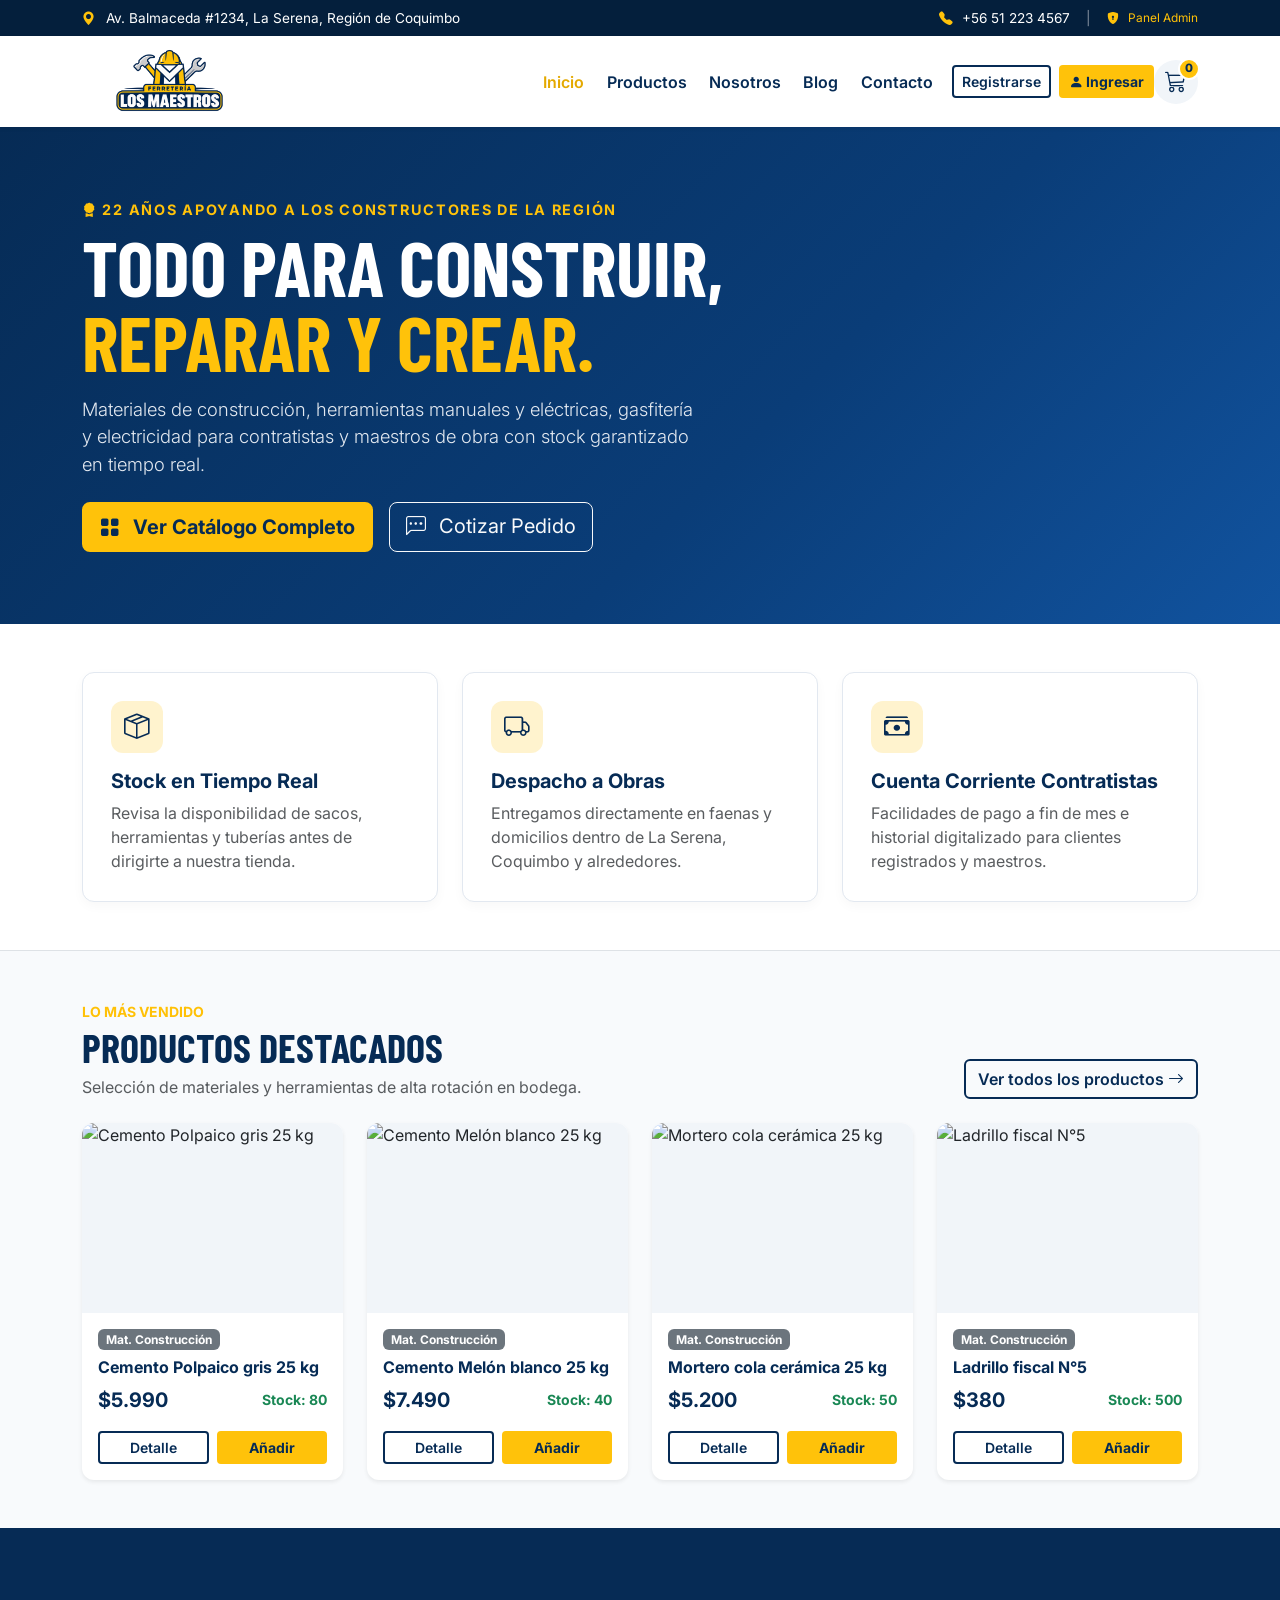
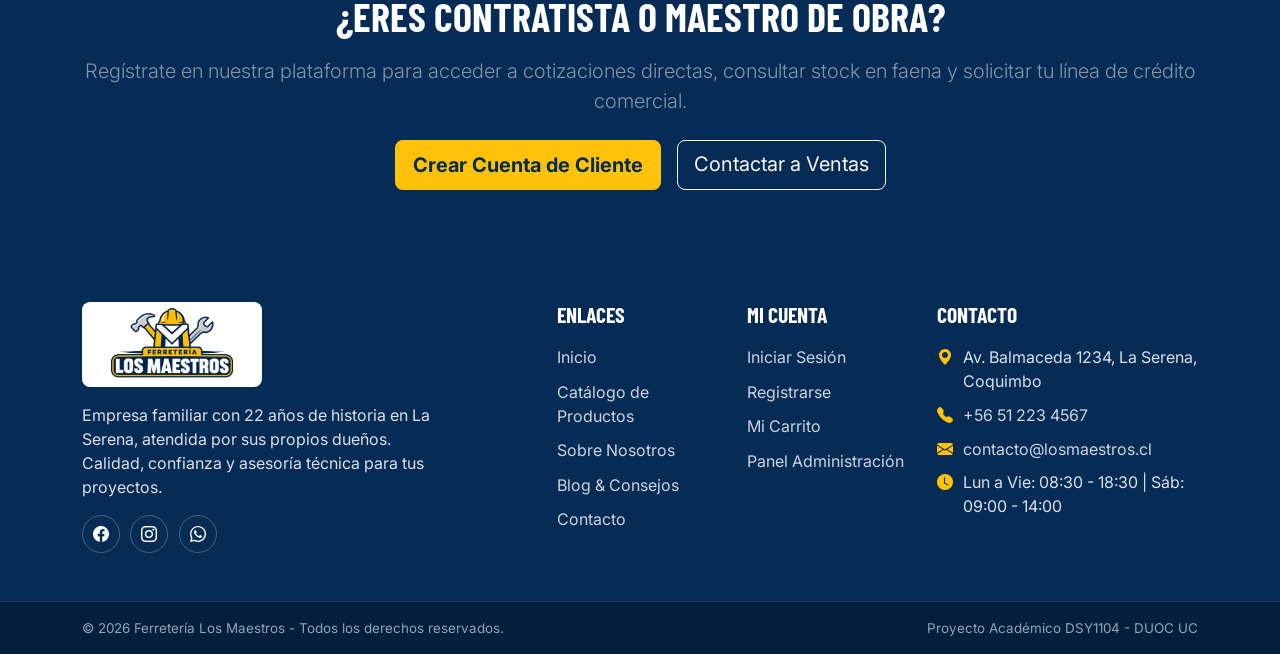
==== index.html @ 7deedc1b "feat: estructura base funcional tienda Ferreteria Los Maestros con HTML5, CSS y validaciones JS" ====
<!doctype html>
<html lang="es">

<head>
    <meta charset="UTF-8">
    <meta name="viewport" content="width=device-width, initial-scale=1.0">
    <meta name="description" content="Tienda online de Ferretería Los Maestros en La Serena. Materiales de construcción, herramientas y despacho a faenas.">
    <title>Ferretería Los Maestros | Todo para construir, reparar y crear</title>
    <link rel="preconnect" href="https://fonts.googleapis.com">
    <link rel="preconnect" href="https://fonts.gstatic.com" crossorigin>
    <link href="https://fonts.googleapis.com/css2?family=Barlow+Condensed:wght@600;700&family=Inter:wght@400;500;600;700&display=swap" rel="stylesheet">
    <link href="https://cdn.jsdelivr.net/npm/bootstrap@5.3.8/dist/css/bootstrap.min.css" rel="stylesheet">
    <link rel="stylesheet" href="https://cdn.jsdelivr.net/npm/bootstrap-icons@1.13.1/font/bootstrap-icons.min.css">
    <!-- Hojas de estilo en la raíz -->
    <link rel="stylesheet" href="styles.css">
</head>

<body>
    <!-- Encabezado y Topbar -->
    <header>
        <div class="topbar">
            <div class="container d-flex flex-column flex-sm-row justify-content-between align-items-center gap-1">
                <p class="mb-0"><i class="bi bi-geo-alt-fill" aria-hidden="true"></i> Av. Balmaceda #1234, La Serena, Región de Coquimbo</p>
                <div class="d-flex align-items-center gap-3">
                    <a href="tel:+56512234567"><i class="bi bi-telephone-fill" aria-hidden="true"></i> +56 51 223 4567</a>
                    <span class="text-white-50">|</span>
                    <a href="admin.html" class="text-warning small"><i class="bi bi-shield-lock-fill"></i> Panel Admin</a>
                </div>
            </div>
        </div>

        <nav class="navbar navbar-expand-lg navbar-light bg-white shadow-sm sticky-top" aria-label="Navegación principal">
            <div class="container">
                <a class="navbar-brand" href="index.html" aria-label="Ferretería Los Maestros, inicio">
                    <img src="assets/img/logo-ferreteria-los-maestros.png" alt="Ferretería Los Maestros">
                </a>
                <div class="d-flex align-items-center gap-2 order-lg-3">
                    <a class="cart-link" href="carrito.html" aria-label="Ver carrito, 0 productos">
                        <i class="bi bi-cart3" aria-hidden="true"></i><span class="cart-count">0</span>
                    </a>
                    <button class="navbar-toggler" type="button" data-bs-toggle="collapse" data-bs-target="#menuPrincipal"
                        aria-controls="menuPrincipal" aria-expanded="false" aria-label="Abrir menú de navegación">
                        <span class="navbar-toggler-icon"></span>
                    </button>
                </div>
                <div class="collapse navbar-collapse order-lg-2" id="menuPrincipal">
                    <ul class="navbar-nav ms-auto align-items-lg-center">
                        <li class="nav-item"><a class="nav-link active" aria-current="page" href="index.html">Inicio</a></li>
                        <li class="nav-item"><a class="nav-link" href="productos.html">Productos</a></li>
                        <li class="nav-item"><a class="nav-link" href="nosotros.html">Nosotros</a></li>
                        <li class="nav-item"><a class="nav-link" href="blogs.html">Blog</a></li>
                        <li class="nav-item"><a class="nav-link" href="contacto.html">Contacto</a></li>
                        <li class="nav-item ms-lg-2"><a class="btn btn-outline-brand btn-sm" href="registro.html">Registrarse</a></li>
                        <li class="nav-item ms-lg-2 mt-2 mt-lg-0"><a class="btn btn-brand btn-sm" href="login.html"><i class="bi bi-person-fill" aria-hidden="true"></i> Ingresar</a></li>
                    </ul>
                </div>
            </div>
        </nav>
    </header>

    <!-- Contenido Principal -->
    <main>
        <!-- Sección Hero -->
        <section class="hero-placeholder">
            <div class="container">
                <div class="row align-items-center">
                    <div class="col-lg-7">
                        <p class="section-label mb-2"><i class="bi bi-award-fill"></i> 22 años apoyando a los constructores de la región</p>
                        <h1 class="mb-3">Todo para construir,<br><span>reparar y crear.</span></h1>
                        <p class="lead mb-4">Materiales de construcción, herramientas manuales y eléctricas, gasfitería y electricidad para contratistas y maestros de obra con stock garantizado en tiempo real.</p>
                        <div class="d-flex flex-wrap gap-3">
                            <a class="btn btn-brand btn-lg" href="productos.html"><i class="bi bi-grid-fill me-2"></i> Ver Catálogo Completo</a>
                            <a class="btn btn-outline-light btn-lg" href="contacto.html"><i class="bi bi-chat-left-dots me-2"></i> Cotizar Pedido</a>
                        </div>
                    </div>
                </div>
            </div>
        </section>

        <!-- Beneficios Clave -->
        <section class="py-5 bg-white border-bottom">
            <div class="container">
                <div class="row g-4">
                    <div class="col-md-4">
                        <div class="feature-card">
                            <div class="feature-icon"><i class="bi bi-box-seam"></i></div>
                            <h5 class="fw-bold text-navy">Stock en Tiempo Real</h5>
                            <p class="text-muted mb-0">Revisa la disponibilidad de sacos, herramientas y tuberías antes de dirigirte a nuestra tienda.</p>
                        </div>
                    </div>
                    <div class="col-md-4">
                        <div class="feature-card">
                            <div class="feature-icon"><i class="bi bi-truck"></i></div>
                            <h5 class="fw-bold text-navy">Despacho a Obras</h5>
                            <p class="text-muted mb-0">Entregamos directamente en faenas y domicilios dentro de La Serena, Coquimbo y alrededores.</p>
                        </div>
                    </div>
                    <div class="col-md-4">
                        <div class="feature-card">
                            <div class="feature-icon"><i class="bi bi-cash-stack"></i></div>
                            <h5 class="fw-bold text-navy">Cuenta Corriente Contratistas</h5>
                            <p class="text-muted mb-0">Facilidades de pago a fin de mes e historial digitalizado para clientes registrados y maestros.</p>
                        </div>
                    </div>
                </div>
            </div>
        </section>

        <!-- Productos Destacados -->
        <section class="py-5">
            <div class="container">
                <div class="d-flex flex-column flex-md-row justify-content-between align-items-md-end mb-4">
                    <div>
                        <span class="text-warning fw-bold text-uppercase small">Lo más vendido</span>
                        <h2 class="h1 fw-bold text-navy mb-1" style="font-family: 'Barlow Condensed', sans-serif;">PRODUCTOS DESTACADOS</h2>
                        <p class="text-muted mb-0">Selección de materiales y herramientas de alta rotación en bodega.</p>
                    </div>
                    <a href="productos.html" class="btn btn-outline-brand mt-3 mt-md-0">
                        Ver todos los productos <i class="bi bi-arrow-right"></i>
                    </a>
                </div>

                <!-- Contenedor cargado dinámicamente por main.js -->
                <div class="row g-4" id="featured-products"></div>
            </div>
        </section>

        <!-- Llamado a la acción (Banner) -->
        <section class="py-5 bg-navy text-white text-center">
            <div class="container py-3">
                <h2 class="display-6 fw-bold mb-3" style="font-family: 'Barlow Condensed', sans-serif;">¿ERES CONTRATISTA O MAESTRO DE OBRA?</h2>
                <p class="lead text-white-50 max-w-700 mx-auto mb-4">Regístrate en nuestra plataforma para acceder a cotizaciones directas, consultar stock en faena y solicitar tu línea de crédito comercial.</p>
                <div class="d-flex justify-content-center gap-3">
                    <a href="registro.html" class="btn btn-brand btn-lg">Crear Cuenta de Cliente</a>
                    <a href="contacto.html" class="btn btn-outline-light btn-lg">Contactar a Ventas</a>
                </div>
            </div>
        </section>
    </main>

    <!-- Footer Semántico -->
    <footer class="site-footer">
        <div class="container py-5">
            <div class="row g-4">
                <div class="col-lg-4">
                    <img class="footer-logo" src="assets/img/logo-ferreteria-los-maestros.png" alt="Ferretería Los Maestros">
                    <p class="mt-3 mb-3">Empresa familiar con 22 años de historia en La Serena, atendida por sus propios dueños. Calidad, confianza y asesoría técnica para tus proyectos.</p>
                    <div class="social-links" aria-label="Redes sociales">
                        <a href="#" aria-label="Facebook"><i class="bi bi-facebook" aria-hidden="true"></i></a>
                        <a href="#" aria-label="Instagram"><i class="bi bi-instagram" aria-hidden="true"></i></a>
                        <a href="#" aria-label="WhatsApp"><i class="bi bi-whatsapp" aria-hidden="true"></i></a>
                    </div>
                </div>
                <div class="col-6 col-lg-2 offset-lg-1">
                    <h2>Enlaces</h2>
                    <ul class="footer-links">
                        <li><a href="index.html">Inicio</a></li>
                        <li><a href="productos.html">Catálogo de Productos</a></li>
                        <li><a href="nosotros.html">Sobre Nosotros</a></li>
                        <li><a href="blogs.html">Blog & Consejos</a></li>
                        <li><a href="contacto.html">Contacto</a></li>
                    </ul>
                </div>
                <div class="col-6 col-lg-2">
                    <h2>Mi Cuenta</h2>
                    <ul class="footer-links">
                        <li><a href="login.html">Iniciar Sesión</a></li>
                        <li><a href="registro.html">Registrarse</a></li>
                        <li><a href="carrito.html">Mi Carrito</a></li>
                        <li><a href="admin.html">Panel Administración</a></li>
                    </ul>
                </div>
                <div class="col-lg-3">
                    <h2>Contacto</h2>
                    <address class="contact-list">
                        <p><i class="bi bi-geo-alt-fill" aria-hidden="true"></i><span>Av. Balmaceda 1234, La Serena, Coquimbo</span></p>
                        <p><i class="bi bi-telephone-fill" aria-hidden="true"></i><a href="tel:+56512234567">+56 51 223 4567</a></p>
                        <p><i class="bi bi-envelope-fill" aria-hidden="true"></i><a href="mailto:contacto@losmaestros.cl">contacto@losmaestros.cl</a></p>
                        <p><i class="bi bi-clock-fill" aria-hidden="true"></i><span>Lun a Vie: 08:30 - 18:30 | Sáb: 09:00 - 14:00</span></p>
                    </address>
                </div>
            </div>
        </div>
        <div class="footer-bottom">
            <div class="container d-flex flex-column flex-md-row justify-content-between gap-2">
                <p class="mb-0">&copy; <span id="current-year">2026</span> Ferretería Los Maestros - Todos los derechos reservados.</p>
                <p class="mb-0">Proyecto Académico DSY1104 - DUOC UC</p>
            </div>
        </div>
    </footer>

    <!-- Botón Volver Arriba -->
    <button class="back-to-top" id="back-to-top" type="button" aria-label="Volver al inicio de la página" title="Volver arriba">
        <i class="bi bi-arrow-up" aria-hidden="true"></i>
    </button>

    <!-- Scripts en la raíz -->
    <script src="https://cdn.jsdelivr.net/npm/bootstrap@5.3.8/dist/js/bootstrap.bundle.min.js"></script>
    <script src="main.js"></script>
</body>

</html>
---- styles.css ----
:root {
    --brand-navy: #062b55;
    --brand-navy-dark: #041f3c;
    --brand-yellow: #ffc20a;
    --brand-yellow-dark: #e4a900;
    --surface: #f8fafc;
    --surface-card: #ffffff;
    --text: #17212b;
    --muted: #64748b;
    --border-color: #e2e8f0;
}

* { box-sizing: border-box; }

body {
    min-height: 100vh;
    display: flex;
    flex-direction: column;
    margin: 0;
    color: var(--text);
    background: var(--surface);
    font-family: "Inter", -apple-system, BlinkMacSystemFont, "Segoe UI", Roboto, sans-serif;
}

main { flex: 1; }
a { text-decoration: none; }

/* Utilidades de color */
.text-navy { color: var(--brand-navy) !important; }
.bg-navy { background-color: var(--brand-navy) !important; color: #fff; }
.text-yellow { color: var(--brand-yellow-dark) !important; }

/* Topbar */
.topbar {
    padding: .5rem 0;
    color: #fff;
    background: var(--brand-navy-dark);
    font-size: .85rem;
}
.topbar a { color: #fff; }
.topbar a:hover { color: var(--brand-yellow); }
.topbar i { margin-right: .35rem; color: var(--brand-yellow); }

/* Navbar */
.navbar { min-height: 84px; }
.navbar-brand img {
    width: 175px;
    height: 65px;
    object-fit: contain;
}
.navbar .nav-link {
    margin: 0 .2rem;
    color: var(--brand-navy);
    font-weight: 600;
    transition: color .2s ease;
}
.navbar .nav-link:hover,
.navbar .nav-link.active { color: var(--brand-yellow-dark); }

/* Botones */
.btn-brand {
    border: 2px solid var(--brand-yellow);
    color: var(--brand-navy);
    background: var(--brand-yellow);
    font-weight: 700;
    transition: all .2s ease;
}
.btn-brand:hover,
.btn-brand:focus {
    border-color: var(--brand-navy);
    color: #fff;
    background: var(--brand-navy);
}

.btn-outline-brand {
    border: 2px solid var(--brand-navy);
    color: var(--brand-navy);
    font-weight: 600;
    transition: all .2s ease;
}
.btn-outline-brand:hover,
.btn-outline-brand:focus {
    border-color: var(--brand-navy);
    color: #fff;
    background: var(--brand-navy);
}

/* Icono y contador Carrito */
.cart-link {
    position: relative;
    display: grid;
    width: 44px;
    height: 44px;
    place-items: center;
    border-radius: 50%;
    color: var(--brand-navy);
    background: #f1f5f9;
    font-size: 1.35rem;
    transition: background .2s ease, transform .2s ease;
}
.cart-link:hover {
    background: #e2e8f0;
    transform: scale(1.05);
}
.cart-count {
    position: absolute;
    top: -2px;
    right: -2px;
    display: grid;
    width: 22px;
    height: 22px;
    place-items: center;
    border: 2px solid #fff;
    border-radius: 50%;
    color: var(--brand-navy);
    background: var(--brand-yellow);
    font-size: .72rem;
    font-weight: 800;
}

/* Hero Section */
.hero-placeholder {
    min-height: 440px;
    display: flex;
    align-items: center;
    padding: 4.5rem 0;
    background: linear-gradient(135deg, #062b55 0%, #0a3d78 60%, #11539f 100%);
    color: #fff;
}
.hero-placeholder h1 {
    font-family: "Barlow Condensed", sans-serif;
    font-size: clamp(2.8rem, 6.5vw, 4.8rem);
    font-weight: 700;
    line-height: .98;
    text-transform: uppercase;
}
.hero-placeholder h1 span { color: var(--brand-yellow); }
.hero-placeholder p.lead { max-width: 620px; color: #e2e8f0; font-size: 1.15rem; }
.section-label {
    color: var(--brand-yellow);
    font-weight: 700;
    letter-spacing: .12em;
    text-transform: uppercase;
    font-size: .9rem;
}

/* Tarjetas de Producto */
.product-card {
    transition: transform .25s ease, box-shadow .25s ease;
    border-radius: 12px;
    overflow: hidden;
    background: var(--surface-card);
    border: 1px solid var(--border-color);
}
.product-card:hover {
    transform: translateY(-5px);
    box-shadow: 0 14px 28px rgba(6, 43, 85, .1) !important;
}
.product-img {
    height: 190px;
    object-fit: cover;
    background: #f1f5f9;
}

/* Tarjetas de Características */
.feature-card {
    padding: 1.75rem;
    border-radius: 12px;
    background: #fff;
    border: 1px solid var(--border-color);
    box-shadow: 0 4px 12px rgba(0,0,0,.03);
    height: 100%;
}
.feature-icon {
    width: 52px;
    height: 52px;
    border-radius: 12px;
    background: rgba(255, 194, 10, .2);
    color: var(--brand-navy);
    display: grid;
    place-items: center;
    font-size: 1.6rem;
    margin-bottom: 1rem;
}

/* Footer */
.site-footer {
    color: #d8e1ec;
    background: var(--brand-navy);
}
.footer-logo {
    width: 180px;
    max-height: 85px;
    padding: .35rem;
    border-radius: .5rem;
    background: #fff;
    object-fit: contain;
}
.site-footer h2 {
    margin-bottom: 1.1rem;
    color: #fff;
    font-family: "Barlow Condensed", sans-serif;
    font-size: 1.35rem;
    font-weight: 700;
    text-transform: uppercase;
}
.footer-links { margin: 0; padding: 0; list-style: none; }
.footer-links li + li { margin-top: .65rem; }
.footer-links a, .contact-list a { color: #cbd5e1; transition: color .2s ease; }
.footer-links a:hover, .contact-list a:hover { color: var(--brand-yellow); }
.social-links { display: flex; gap: .65rem; }
.social-links a {
    display: grid;
    width: 38px;
    height: 38px;
    place-items: center;
    border: 1px solid rgba(255,255,255,.25);
    border-radius: 50%;
    color: #fff;
    transition: all .2s ease;
}
.social-links a:hover {
    border-color: var(--brand-yellow);
    color: var(--brand-navy);
    background: var(--brand-yellow);
}
.contact-list { font-style: normal; }
.contact-list p { display: flex; gap: .65rem; align-items: flex-start; margin-bottom: .6rem; }
.contact-list i { color: var(--brand-yellow); }

.footer-bottom {
    padding: 1rem 0;
    border-top: 1px solid rgba(255,255,255,.12);
    color: #94a3b8;
    background: var(--brand-navy-dark);
    font-size: .84rem;
}

/* Botón Volver Arriba */
.back-to-top {
    position: fixed;
    right: 1.5rem;
    bottom: 1.5rem;
    z-index: 1000;
    display: grid;
    width: 46px;
    height: 46px;
    place-items: center;
    border: 2px solid var(--brand-yellow);
    border-radius: 50%;
    color: var(--brand-navy);
    background: var(--brand-yellow);
    box-shadow: 0 6px 18px rgba(4, 31, 60, .25);
    font-size: 1.25rem;
    opacity: 0;
    visibility: hidden;
    transform: translateY(12px);
    transition: all .25s ease;
}
.back-to-top.show {
    opacity: 1;
    visibility: visible;
    transform: translateY(0);
}
.back-to-top:hover {
    color: #fff;
    background: var(--brand-navy);
    border-color: var(--brand-navy);
}

/* Formularios y Validaciones */
.form-card {
    background: #fff;
    border-radius: 14px;
    border: 1px solid var(--border-color);
    box-shadow: 0 8px 24px rgba(6, 43, 85, .06);
    padding: 2.2rem;
}
.form-label {
    font-weight: 600;
    color: var(--brand-navy);
    font-size: .92rem;
    margin-bottom: .4rem;
}
.form-control:focus, .form-select:focus {
    border-color: var(--brand-navy);
    box-shadow: 0 0 0 .25rem rgba(6, 43, 85, .15);
}

/* Toast flotante */
#toast-container {
    pointer-events: none;
}
#toast-container .toast {
    pointer-events: auto;
}

/* Responsive */
@media (max-width: 991.98px) {
    .navbar-collapse { padding: 1rem 0 .5rem; border-top: 1px solid #e6ebf0; }
    .navbar .nav-link { padding: .65rem 0; }
    .navbar .btn { width: 100%; }
}
@media (max-width: 575.98px) {
    .navbar-brand img { width: 140px; height: 55px; }
    .hero-placeholder { min-height: 380px; padding: 3rem 0; }
    .form-card { padding: 1.5rem; }
    .back-to-top { right: 1rem; bottom: 1rem; width: 42px; height: 42px; }
}
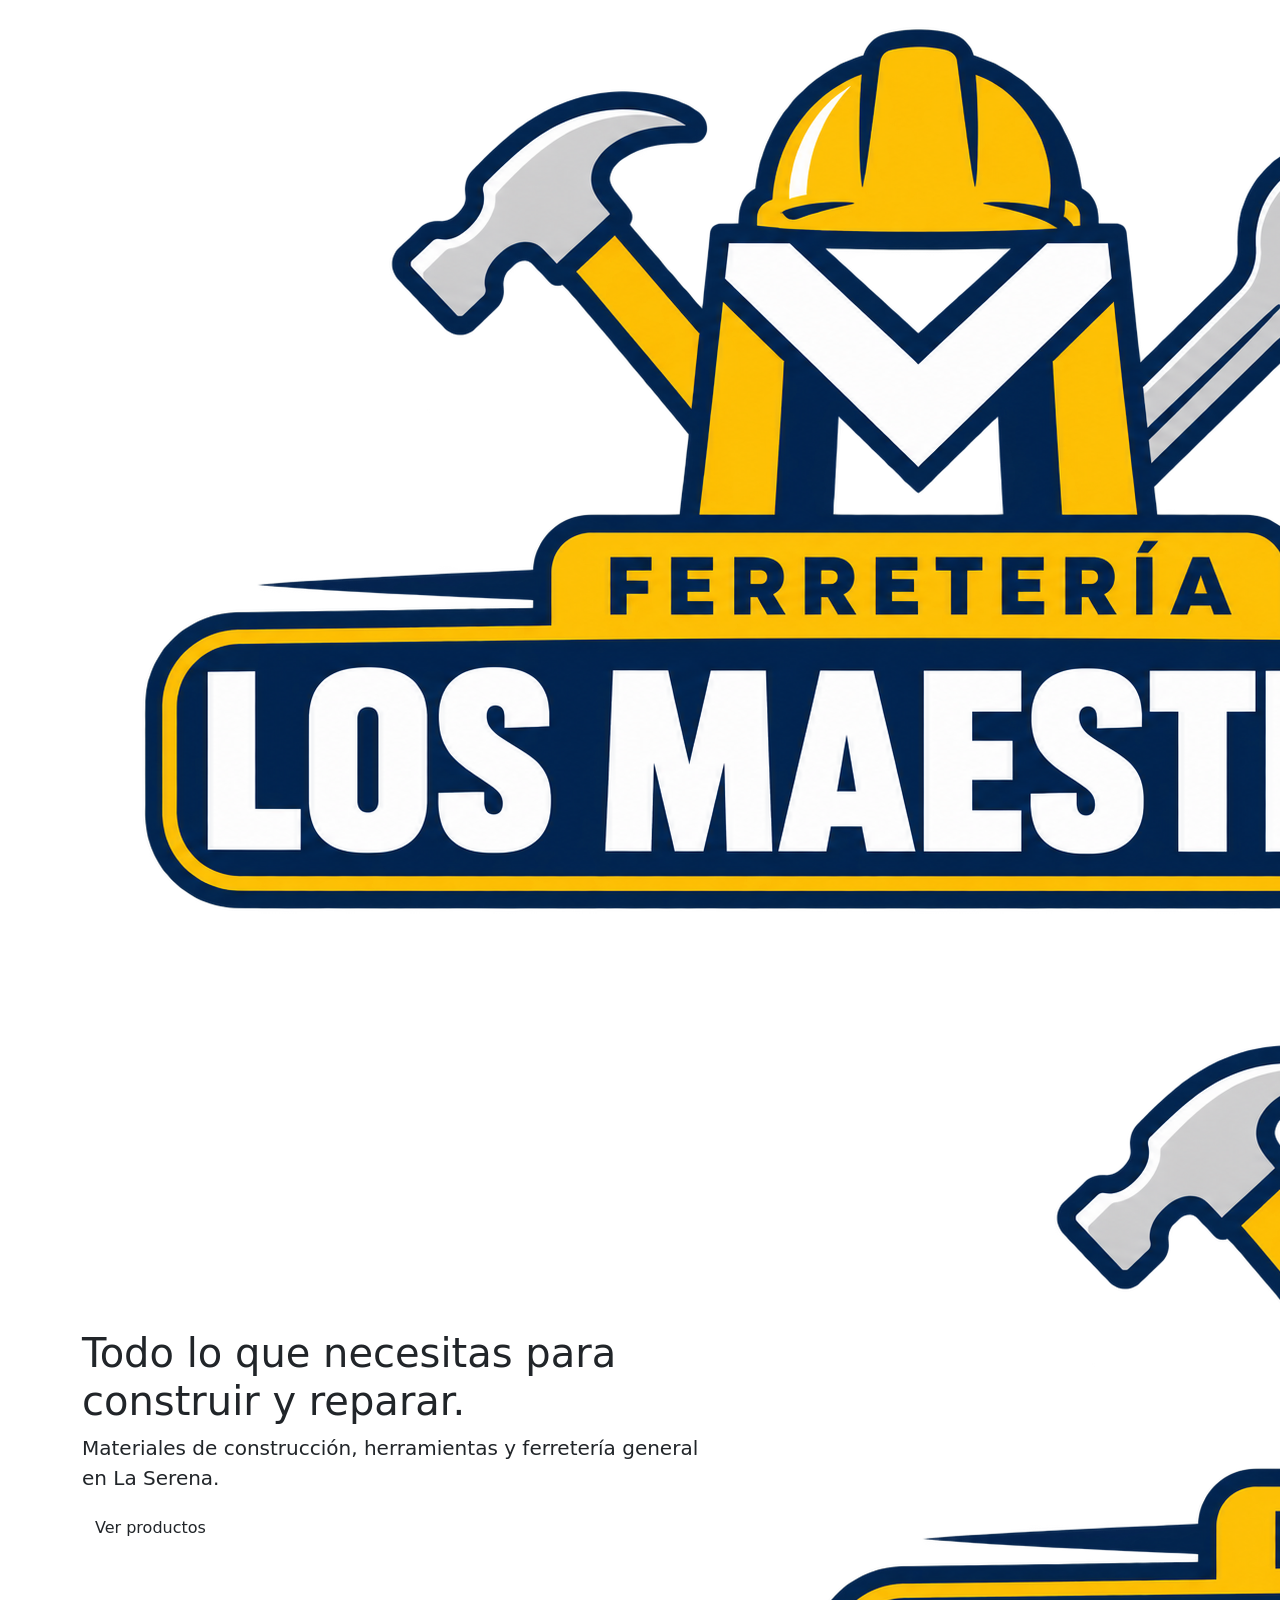
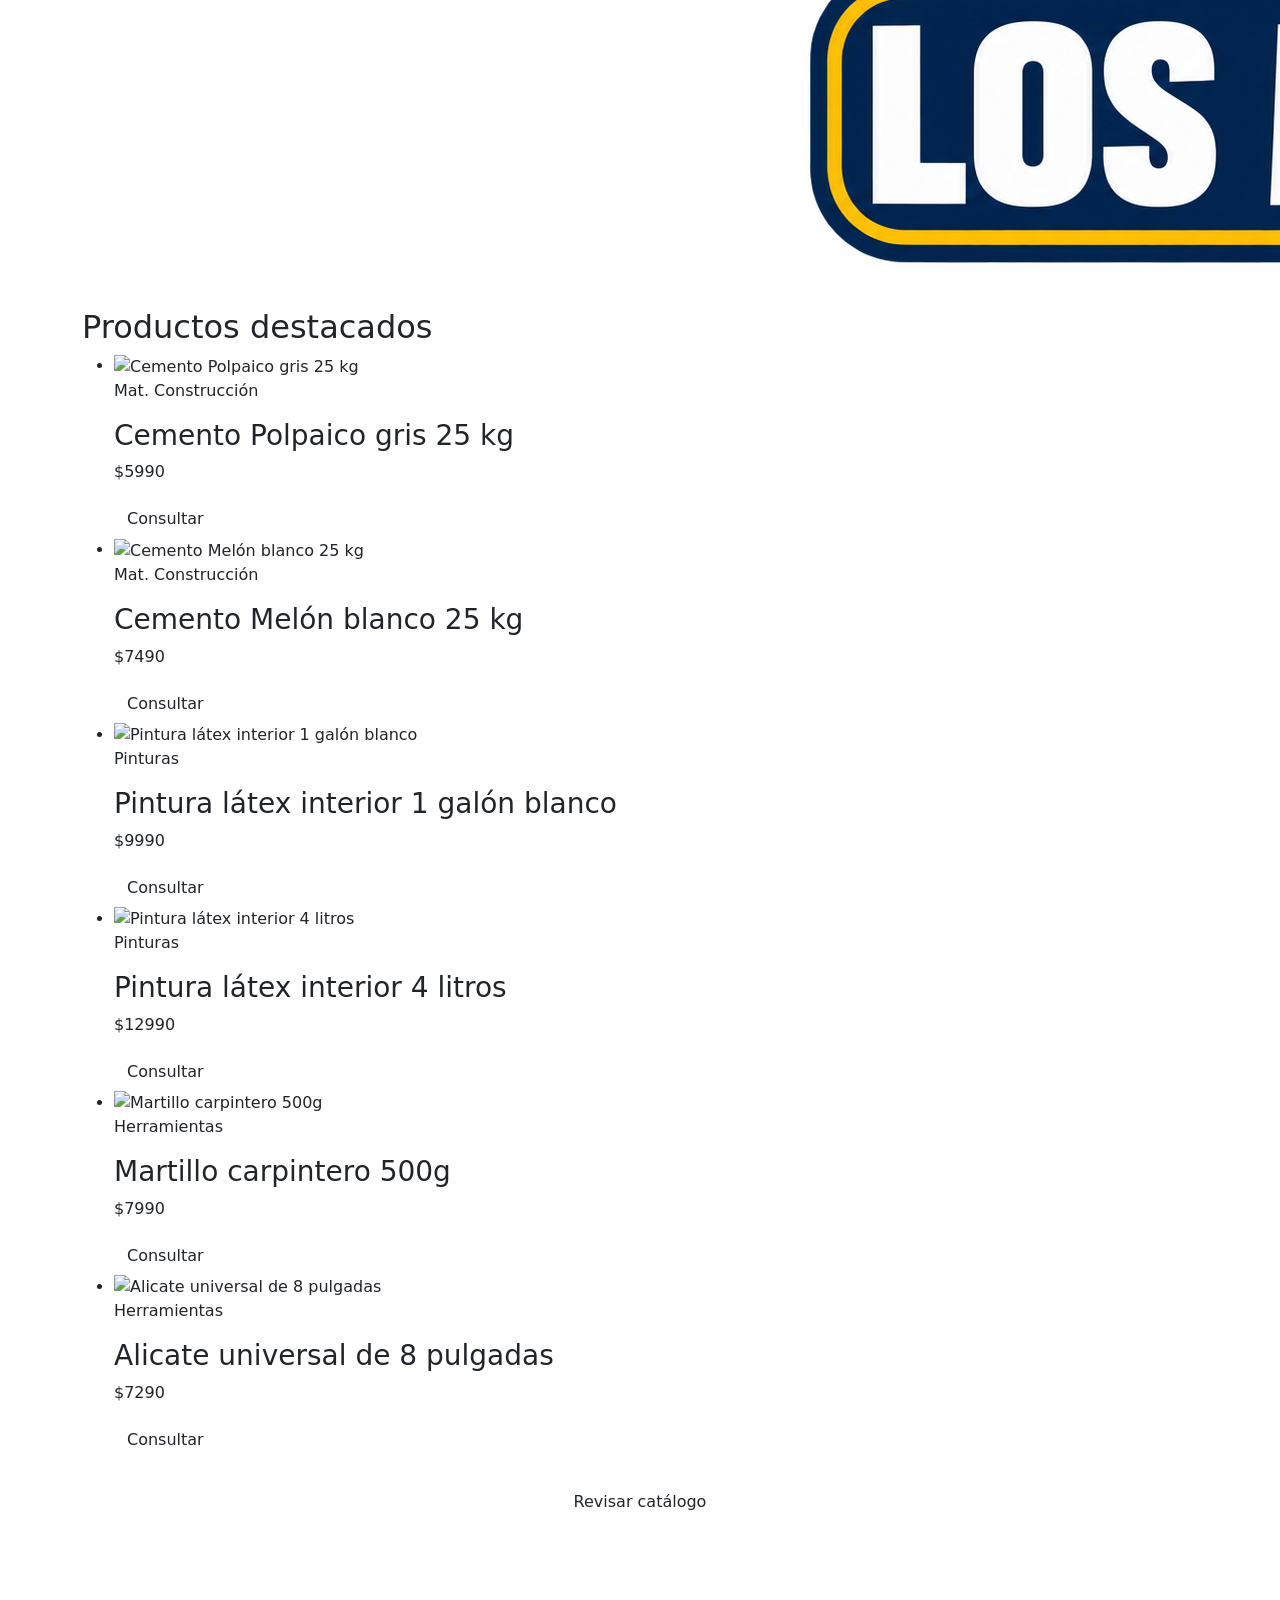
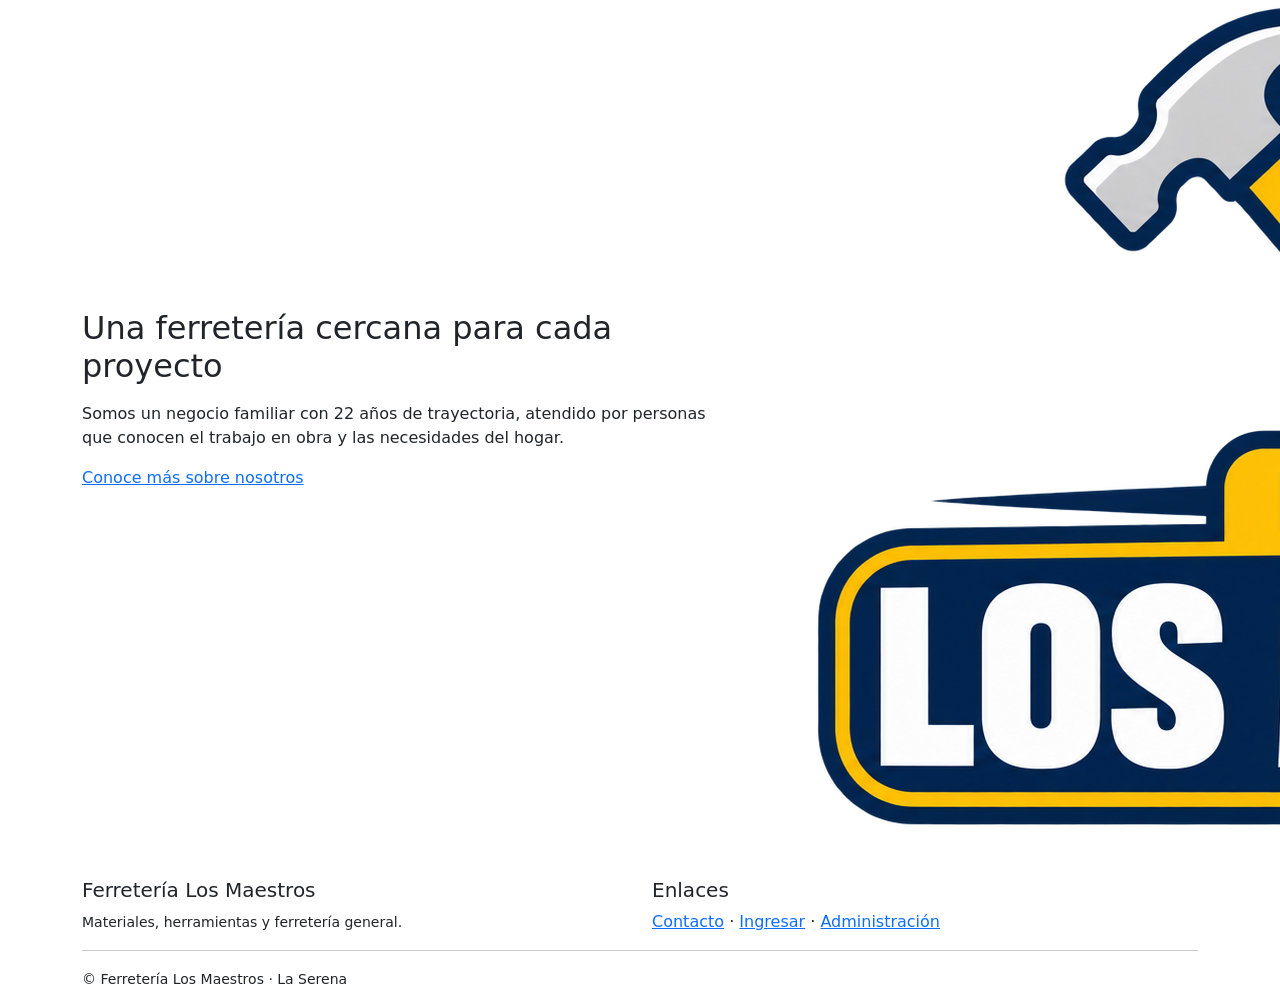
==== commit c0d24c74: "detalle de paginas en html, contenido comnpleto del proyecto . Solo html" ====
--- a/index.html
+++ b/index.html
@@ -1,202 +1,152 @@
 <!doctype html>
 <html lang="es">
-
-<head>
-    <meta charset="UTF-8">
-    <meta name="viewport" content="width=device-width, initial-scale=1.0">
-    <meta name="description" content="Tienda online de Ferretería Los Maestros en La Serena. Materiales de construcción, herramientas y despacho a faenas.">
-    <title>Ferretería Los Maestros | Todo para construir, reparar y crear</title>
-    <link rel="preconnect" href="https://fonts.googleapis.com">
-    <link rel="preconnect" href="https://fonts.gstatic.com" crossorigin>
-    <link href="https://fonts.googleapis.com/css2?family=Barlow+Condensed:wght@600;700&family=Inter:wght@400;500;600;700&display=swap" rel="stylesheet">
-    <link href="https://cdn.jsdelivr.net/npm/bootstrap@5.3.8/dist/css/bootstrap.min.css" rel="stylesheet">
-    <link rel="stylesheet" href="https://cdn.jsdelivr.net/npm/bootstrap-icons@1.13.1/font/bootstrap-icons.min.css">
-    <!-- Hojas de estilo en la raíz -->
-    <link rel="stylesheet" href="styles.css">
-</head>
-
-<body>
-    <!-- Encabezado y Topbar -->
-    <header>
-        <div class="topbar">
-            <div class="container d-flex flex-column flex-sm-row justify-content-between align-items-center gap-1">
-                <p class="mb-0"><i class="bi bi-geo-alt-fill" aria-hidden="true"></i> Av. Balmaceda #1234, La Serena, Región de Coquimbo</p>
-                <div class="d-flex align-items-center gap-3">
-                    <a href="tel:+56512234567"><i class="bi bi-telephone-fill" aria-hidden="true"></i> +56 51 223 4567</a>
-                    <span class="text-white-50">|</span>
-                    <a href="admin.html" class="text-warning small"><i class="bi bi-shield-lock-fill"></i> Panel Admin</a>
-                </div>
-            </div>
-        </div>
-
-        <nav class="navbar navbar-expand-lg navbar-light bg-white shadow-sm sticky-top" aria-label="Navegación principal">
-            <div class="container">
-                <a class="navbar-brand" href="index.html" aria-label="Ferretería Los Maestros, inicio">
-                    <img src="assets/img/logo-ferreteria-los-maestros.png" alt="Ferretería Los Maestros">
-                </a>
-                <div class="d-flex align-items-center gap-2 order-lg-3">
-                    <a class="cart-link" href="carrito.html" aria-label="Ver carrito, 0 productos">
-                        <i class="bi bi-cart3" aria-hidden="true"></i><span class="cart-count">0</span>
+    <head>
+        <meta charset="UTF-8">
+        <meta name="viewport" content="width=device-width, initial-scale=1">
+        <title>Ferretería Los Maestros | Inicio</title>
+        <link href="https://cdn.jsdelivr.net/npm/bootstrap@5.3.3/dist/css/bootstrap.min.css" rel="stylesheet">
+        <link rel="stylesheet" href="style.css">
+    </head>
+    <body>
+        <header>
+            <nav class="navbar navbar-expand-lg" data-bs-theme="dark">
+                <div class="container">
+                    <a class="navbar-brand d-flex align-items-center gap-2" href="index.html">
+                        <img src="assets/img/logo-ferreteria-los-maestros.png" alt="Logo de Ferretería Los Maestros">
+                        <span>Los Maestros <small>Materiales y herramientas</small></span>
                     </a>
-                    <button class="navbar-toggler" type="button" data-bs-toggle="collapse" data-bs-target="#menuPrincipal"
-                        aria-controls="menuPrincipal" aria-expanded="false" aria-label="Abrir menú de navegación">
+                    <button class="navbar-toggler" type="button" data-bs-toggle="collapse" data-bs-target="#menu-principal" aria-controls="menu-principal" aria-expanded="false" aria-label="Abrir menú">
                         <span class="navbar-toggler-icon"></span>
                     </button>
+                    <div class="collapse navbar-collapse" id="menu-principal">
+                        <ul class="navbar-nav ms-auto align-items-lg-center">
+                            <li class="nav-item"><a class="nav-link active" href="index.html">Inicio</a></li>
+                            <li class="nav-item"><a class="nav-link" href="productos.html">Productos</a></li>
+                            <li class="nav-item"><a class="nav-link" href="nosotros.html">Nosotros</a></li>
+                            <li class="nav-item"><a class="nav-link" href="blogs.html">Blogs</a></li>
+                            <li class="nav-item"><a class="nav-link" href="contacto.html">Contacto</a></li>
+                            <li class="nav-item"><a class="nav-link" href="login.html">Ingresar</a></li>
+                            <li class="nav-item"><a class="nav-link" href="carrito.html">Carrito</a></li>
+                        </ul>
+                    </div>
                 </div>
-                <div class="collapse navbar-collapse order-lg-2" id="menuPrincipal">
-                    <ul class="navbar-nav ms-auto align-items-lg-center">
-                        <li class="nav-item"><a class="nav-link active" aria-current="page" href="index.html">Inicio</a></li>
-                        <li class="nav-item"><a class="nav-link" href="productos.html">Productos</a></li>
-                        <li class="nav-item"><a class="nav-link" href="nosotros.html">Nosotros</a></li>
-                        <li class="nav-item"><a class="nav-link" href="blogs.html">Blog</a></li>
-                        <li class="nav-item"><a class="nav-link" href="contacto.html">Contacto</a></li>
-                        <li class="nav-item ms-lg-2"><a class="btn btn-outline-brand btn-sm" href="registro.html">Registrarse</a></li>
-                        <li class="nav-item ms-lg-2 mt-2 mt-lg-0"><a class="btn btn-brand btn-sm" href="login.html"><i class="bi bi-person-fill" aria-hidden="true"></i> Ingresar</a></li>
-                    </ul>
-                </div>
-            </div>
-        </nav>
-    </header>
-
-    <!-- Contenido Principal -->
-    <main>
-        <!-- Sección Hero -->
-        <section class="hero-placeholder">
-            <div class="container">
-                <div class="row align-items-center">
-                    <div class="col-lg-7">
-                        <p class="section-label mb-2"><i class="bi bi-award-fill"></i> 22 años apoyando a los constructores de la región</p>
-                        <h1 class="mb-3">Todo para construir,<br><span>reparar y crear.</span></h1>
-                        <p class="lead mb-4">Materiales de construcción, herramientas manuales y eléctricas, gasfitería y electricidad para contratistas y maestros de obra con stock garantizado en tiempo real.</p>
-                        <div class="d-flex flex-wrap gap-3">
-                            <a class="btn btn-brand btn-lg" href="productos.html"><i class="bi bi-grid-fill me-2"></i> Ver Catálogo Completo</a>
-                            <a class="btn btn-outline-light btn-lg" href="contacto.html"><i class="bi bi-chat-left-dots me-2"></i> Cotizar Pedido</a>
+            </nav>
+        </header>
+        <main>
+            <section class="banner">
+                <div class="container">
+                    <div class="row align-items-center g-4">
+                        <div class="col-lg-7">
+                            <h1>Todo lo que necesitas para construir y reparar.</h1>
+                            <p class="lead">Materiales de construcción, herramientas y ferretería general en La Serena.</p>
+                            <a class="btn boton-principal" href="productos.html">Ver productos</a>
+                        </div>
+                        <div class="col-lg-5 text-center">
+                            <img class="imagen-principal" src="assets/img/logo-ferreteria-los-maestros.png" alt="Ferretería Los Maestros">
                         </div>
                     </div>
                 </div>
-            </div>
-        </section>
-
-        <!-- Beneficios Clave -->
-        <section class="py-5 bg-white border-bottom">
-            <div class="container">
-                <div class="row g-4">
-                    <div class="col-md-4">
-                        <div class="feature-card">
-                            <div class="feature-icon"><i class="bi bi-box-seam"></i></div>
-                            <h5 class="fw-bold text-navy">Stock en Tiempo Real</h5>
-                            <p class="text-muted mb-0">Revisa la disponibilidad de sacos, herramientas y tuberías antes de dirigirte a nuestra tienda.</p>
+            </section>
+            <section class="espacio-seccion" aria-labelledby="destacados-titulo">
+                <div class="container">
+                    <h2 id="destacados-titulo" class="titulo-seccion">Productos destacados</h2>
+                    <ul class="lista-productos">
+                        <li>
+                            <img src="https://images.unsplash.com/photo-1504307651254-35680f356dfd?auto=format&fit=crop&w=900&q=80" alt="Cemento Polpaico gris 25 kg">
+                            <div>
+                                <p class="categoria-producto">Mat. Construcción</p>
+                                <h3>Cemento Polpaico gris 25 kg</h3>
+                                <p class="precio-producto">$5990</p>
+                                <a class="btn boton-secundario" href="contacto.html">Consultar</a>
+                            </div>
+                        </li>
+                        <li>
+                            <img src="https://images.unsplash.com/photo-1504307651254-35680f356dfd?auto=format&fit=crop&w=900&q=80" alt="Cemento Melón blanco 25 kg">
+                            <div>
+                                <p class="categoria-producto">Mat. Construcción</p>
+                                <h3>Cemento Melón blanco 25 kg</h3>
+                                <p class="precio-producto">$7490</p>
+                                <a class="btn boton-secundario" href="contacto.html">Consultar</a>
+                            </div>
+                        </li>
+                        <li>
+                            <img src="https://images.unsplash.com/photo-1589939705384-5185137a7f0f?auto=format&fit=crop&w=900&q=80" alt="Pintura látex interior 1 galón blanco">
+                            <div>
+                                <p class="categoria-producto">Pinturas</p>
+                                <h3>Pintura látex interior 1 galón blanco</h3>
+                                <p class="precio-producto">$9990</p>
+                                <a class="btn boton-secundario" href="contacto.html">Consultar</a>
+                            </div>
+                        </li>
+                        <li>
+                            <img src="https://images.unsplash.com/photo-1589939705384-5185137a7f0f?auto=format&fit=crop&w=900&q=80" alt="Pintura látex interior 4 litros">
+                            <div>
+                                <p class="categoria-producto">Pinturas</p>
+                                <h3>Pintura látex interior 4 litros</h3>
+                                <p class="precio-producto">$12990</p>
+                                <a class="btn boton-secundario" href="contacto.html">Consultar</a>
+                            </div>
+                        </li>
+                        <li>
+                            <img src="https://images.unsplash.com/photo-1586864387967-d02ef85d93e8?auto=format&fit=crop&w=900&q=80" alt="Martillo carpintero 500g">
+                            <div>
+                                <p class="categoria-producto">Herramientas</p>
+                                <h3>Martillo carpintero 500g</h3>
+                                <p class="precio-producto">$7990</p>
+                                <a class="btn boton-secundario" href="contacto.html">Consultar</a>
+                            </div>
+                        </li>
+                        <li>
+                            <img src="https://images.unsplash.com/photo-1586864387967-d02ef85d93e8?auto=format&fit=crop&w=900&q=80" alt="Alicate universal de 8 pulgadas">
+                            <div>
+                                <p class="categoria-producto">Herramientas</p>
+                                <h3>Alicate universal de 8 pulgadas</h3>
+                                <p class="precio-producto">$7290</p>
+                                <a class="btn boton-secundario" href="contacto.html">Consultar</a>
+                            </div>
+                        </li>
+                    </ul>
+                    <div class="text-center mt-4"><a class="btn boton-secundario" href="productos.html">Revisar catálogo</a></div>
+                </div>
+            </section>
+            <section class="espacio-seccion bg-white" aria-labelledby="empresa-titulo">
+                <div class="container">
+                    <div class="row g-4 align-items-center">
+                        <div class="col-md-7">
+                            <h2 id="empresa-titulo" class="titulo-seccion mb-3">Una ferretería cercana para cada proyecto</h2>
+                            <p>
+                                Somos un negocio familiar con 22 años de trayectoria, atendido por personas que conocen el trabajo en obra y las necesidades del hogar.
+                            </p>
+                            <a href="nosotros.html">Conoce más sobre nosotros</a>
                         </div>
-                    </div>
-                    <div class="col-md-4">
-                        <div class="feature-card">
-                            <div class="feature-icon"><i class="bi bi-truck"></i></div>
-                            <h5 class="fw-bold text-navy">Despacho a Obras</h5>
-                            <p class="text-muted mb-0">Entregamos directamente en faenas y domicilios dentro de La Serena, Coquimbo y alrededores.</p>
-                        </div>
-                    </div>
-                    <div class="col-md-4">
-                        <div class="feature-card">
-                            <div class="feature-icon"><i class="bi bi-cash-stack"></i></div>
-                            <h5 class="fw-bold text-navy">Cuenta Corriente Contratistas</h5>
-                            <p class="text-muted mb-0">Facilidades de pago a fin de mes e historial digitalizado para clientes registrados y maestros.</p>
+                        <div class="col-md-5">
+                            <div class="tarjeta p-2"><img src="assets/img/logo-ferreteria-los-maestros.png" alt="Identidad de Ferretería Los Maestros"></div>
                         </div>
                     </div>
                 </div>
-            </div>
-        </section>
-
-        <!-- Productos Destacados -->
-        <section class="py-5">
+            </section>
+        </main>
+        <footer class="pie">
             <div class="container">
-                <div class="d-flex flex-column flex-md-row justify-content-between align-items-md-end mb-4">
-                    <div>
-                        <span class="text-warning fw-bold text-uppercase small">Lo más vendido</span>
-                        <h2 class="h1 fw-bold text-navy mb-1" style="font-family: 'Barlow Condensed', sans-serif;">PRODUCTOS DESTACADOS</h2>
-                        <p class="text-muted mb-0">Selección de materiales y herramientas de alta rotación en bodega.</p>
+                <div class="row g-4">
+                    <div class="col-md-6">
+                        <h2 class="h5">Ferretería Los Maestros</h2>
+                        <small>Materiales, herramientas y ferretería general.</small>
                     </div>
-                    <a href="productos.html" class="btn btn-outline-brand mt-3 mt-md-0">
-                        Ver todos los productos <i class="bi bi-arrow-right"></i>
-                    </a>
-                </div>
-
-                <!-- Contenedor cargado dinámicamente por main.js -->
-                <div class="row g-4" id="featured-products"></div>
-            </div>
-        </section>
-
-        <!-- Llamado a la acción (Banner) -->
-        <section class="py-5 bg-navy text-white text-center">
-            <div class="container py-3">
-                <h2 class="display-6 fw-bold mb-3" style="font-family: 'Barlow Condensed', sans-serif;">¿ERES CONTRATISTA O MAESTRO DE OBRA?</h2>
-                <p class="lead text-white-50 max-w-700 mx-auto mb-4">Regístrate en nuestra plataforma para acceder a cotizaciones directas, consultar stock en faena y solicitar tu línea de crédito comercial.</p>
-                <div class="d-flex justify-content-center gap-3">
-                    <a href="registro.html" class="btn btn-brand btn-lg">Crear Cuenta de Cliente</a>
-                    <a href="contacto.html" class="btn btn-outline-light btn-lg">Contactar a Ventas</a>
-                </div>
-            </div>
-        </section>
-    </main>
-
-    <!-- Footer Semántico -->
-    <footer class="site-footer">
-        <div class="container py-5">
-            <div class="row g-4">
-                <div class="col-lg-4">
-                    <img class="footer-logo" src="assets/img/logo-ferreteria-los-maestros.png" alt="Ferretería Los Maestros">
-                    <p class="mt-3 mb-3">Empresa familiar con 22 años de historia en La Serena, atendida por sus propios dueños. Calidad, confianza y asesoría técnica para tus proyectos.</p>
-                    <div class="social-links" aria-label="Redes sociales">
-                        <a href="#" aria-label="Facebook"><i class="bi bi-facebook" aria-hidden="true"></i></a>
-                        <a href="#" aria-label="Instagram"><i class="bi bi-instagram" aria-hidden="true"></i></a>
-                        <a href="#" aria-label="WhatsApp"><i class="bi bi-whatsapp" aria-hidden="true"></i></a>
+                    <div class="col-md-6">
+                        <h2 class="h5">Enlaces</h2>
+                        <a href="contacto.html">Contacto</a>
+                        ·
+                        <a href="login.html">Ingresar</a>
+                        ·
+                        <a href="admin.html">Administración</a>
                     </div>
                 </div>
-                <div class="col-6 col-lg-2 offset-lg-1">
-                    <h2>Enlaces</h2>
-                    <ul class="footer-links">
-                        <li><a href="index.html">Inicio</a></li>
-                        <li><a href="productos.html">Catálogo de Productos</a></li>
-                        <li><a href="nosotros.html">Sobre Nosotros</a></li>
-                        <li><a href="blogs.html">Blog & Consejos</a></li>
-                        <li><a href="contacto.html">Contacto</a></li>
-                    </ul>
-                </div>
-                <div class="col-6 col-lg-2">
-                    <h2>Mi Cuenta</h2>
-                    <ul class="footer-links">
-                        <li><a href="login.html">Iniciar Sesión</a></li>
-                        <li><a href="registro.html">Registrarse</a></li>
-                        <li><a href="carrito.html">Mi Carrito</a></li>
-                        <li><a href="admin.html">Panel Administración</a></li>
-                    </ul>
-                </div>
-                <div class="col-lg-3">
-                    <h2>Contacto</h2>
-                    <address class="contact-list">
-                        <p><i class="bi bi-geo-alt-fill" aria-hidden="true"></i><span>Av. Balmaceda 1234, La Serena, Coquimbo</span></p>
-                        <p><i class="bi bi-telephone-fill" aria-hidden="true"></i><a href="tel:+56512234567">+56 51 223 4567</a></p>
-                        <p><i class="bi bi-envelope-fill" aria-hidden="true"></i><a href="mailto:contacto@losmaestros.cl">contacto@losmaestros.cl</a></p>
-                        <p><i class="bi bi-clock-fill" aria-hidden="true"></i><span>Lun a Vie: 08:30 - 18:30 | Sáb: 09:00 - 14:00</span></p>
-                    </address>
-                </div>
+                <hr>
+                <small>© <span data-anio></span> Ferretería Los Maestros · La Serena</small>
             </div>
-        </div>
-        <div class="footer-bottom">
-            <div class="container d-flex flex-column flex-md-row justify-content-between gap-2">
-                <p class="mb-0">&copy; <span id="current-year">2026</span> Ferretería Los Maestros - Todos los derechos reservados.</p>
-                <p class="mb-0">Proyecto Académico DSY1104 - DUOC UC</p>
-            </div>
-        </div>
-    </footer>
-
-    <!-- Botón Volver Arriba -->
-    <button class="back-to-top" id="back-to-top" type="button" aria-label="Volver al inicio de la página" title="Volver arriba">
-        <i class="bi bi-arrow-up" aria-hidden="true"></i>
-    </button>
-
-    <!-- Scripts en la raíz -->
-    <script src="https://cdn.jsdelivr.net/npm/bootstrap@5.3.8/dist/js/bootstrap.bundle.min.js"></script>
-    <script src="main.js"></script>
-</body>
-
-</html>+        </footer>
+        <script src="https://cdn.jsdelivr.net/npm/bootstrap@5.3.3/dist/js/bootstrap.bundle.min.js"></script>
+        <script src="main.js"></script>
+    </body>
+</html>
